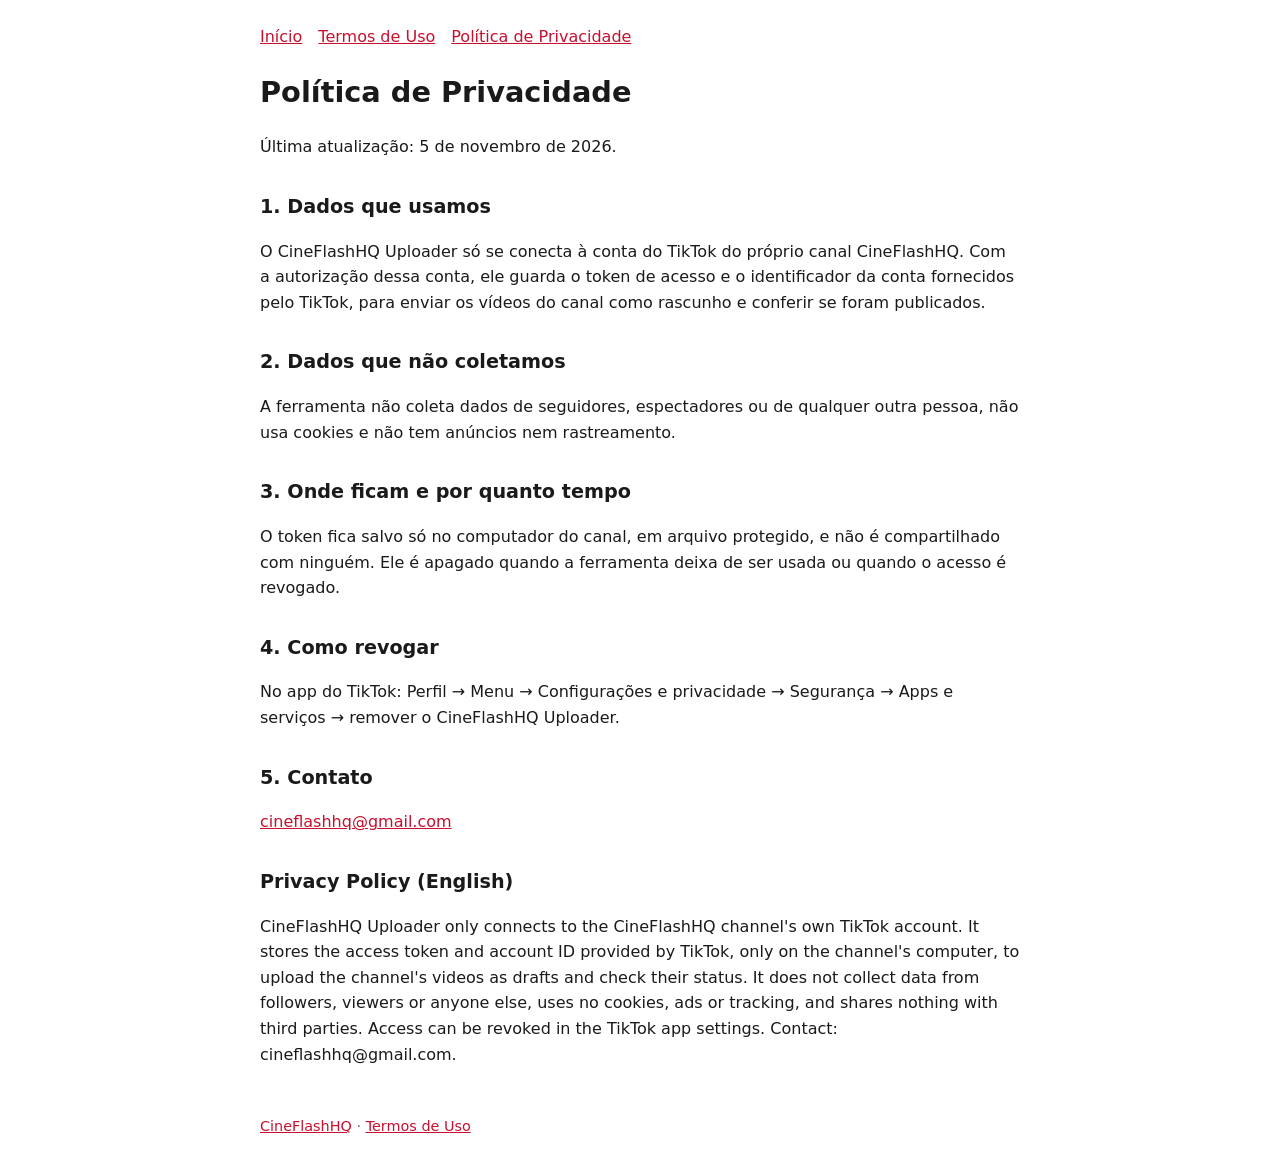
==== privacidade.html @ 4e874712 "Páginas do CineFlashHQ: início, termos e privacidade Co-Authored-By: Claude Opus 5.5 <noreply@anthro" ====
<!doctype html>
<html lang="pt-BR"><head><meta charset="utf-8"><meta name="viewport" content="width=device-width,initial-scale=1">
<title>Política de Privacidade · CineFlashHQ</title><link rel="stylesheet" href="estilo.css"></head><body>
<nav><a href="index.html">Início</a><a href="termos.html">Termos de Uso</a><a href="privacidade.html">Política de Privacidade</a></nav>
<h1>Política de Privacidade</h1>
<p>Última atualização: 5 de novembro de 2026.</p>
<h2>1. Dados que usamos</h2>
<p>O CineFlashHQ Uploader só se conecta à conta do TikTok do próprio canal CineFlashHQ. Com a autorização dessa
conta, ele guarda o token de acesso e o identificador da conta fornecidos pelo TikTok, para enviar os vídeos do canal
como rascunho e conferir se foram publicados.</p>
<h2>2. Dados que não coletamos</h2>
<p>A ferramenta não coleta dados de seguidores, espectadores ou de qualquer outra pessoa, não usa cookies e não tem
anúncios nem rastreamento.</p>
<h2>3. Onde ficam e por quanto tempo</h2>
<p>O token fica salvo só no computador do canal, em arquivo protegido, e não é compartilhado com ninguém. Ele é
apagado quando a ferramenta deixa de ser usada ou quando o acesso é revogado.</p>
<h2>4. Como revogar</h2>
<p>No app do TikTok: Perfil → Menu → Configurações e privacidade → Segurança → Apps e serviços → remover o
CineFlashHQ Uploader.</p>
<h2>5. Contato</h2>
<p><a href="mailto:cineflashhq@gmail.com">cineflashhq@gmail.com</a></p>
<h2 lang="en">Privacy Policy (English)</h2>
<p lang="en">CineFlashHQ Uploader only connects to the CineFlashHQ channel's own TikTok account. It stores the access
token and account ID provided by TikTok, only on the channel's computer, to upload the channel's videos as drafts and
check their status. It does not collect data from followers, viewers or anyone else, uses no cookies, ads or
tracking, and shares nothing with third parties. Access can be revoked in the TikTok app settings. Contact:
cineflashhq@gmail.com.</p>
<footer><a href="index.html">CineFlashHQ</a> · <a href="termos.html">Termos de Uso</a></footer>
</body></html>
---- estilo.css ----
body{font-family:system-ui,-apple-system,Segoe UI,Roboto,sans-serif;max-width:760px;margin:0 auto;padding:24px 16px;line-height:1.6;color:#1a1a1a;background:#fff}
h1{font-size:1.8rem}h2{font-size:1.2rem;margin-top:2rem}a{color:#c8102e}footer{margin-top:3rem;font-size:.9rem;color:#666}
nav a{margin-right:1rem}
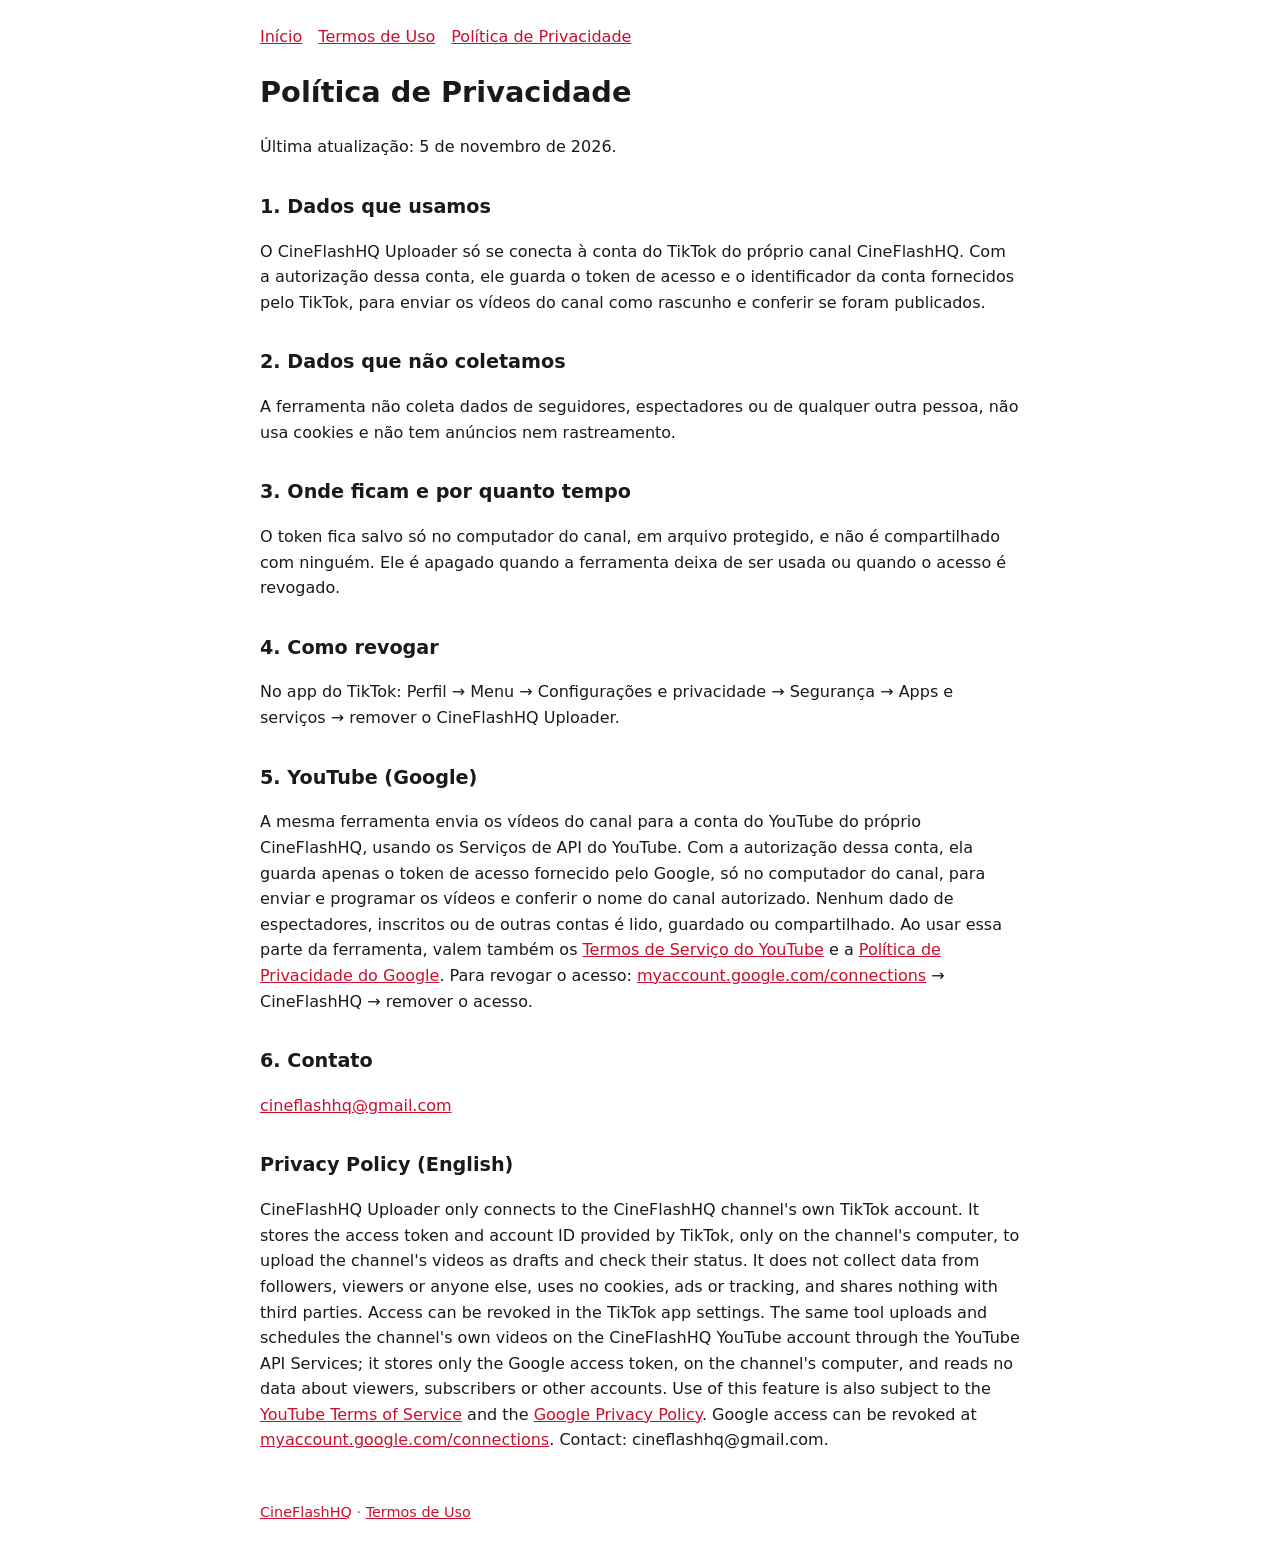
==== commit 06fbde74: "Privacidade: seção do YouTube (Google) Co-Authored-By: Claude Opus 5.5 <noreply@anthropic.com>" ====
--- a/privacidade.html
+++ b/privacidade.html
@@ -17,13 +17,27 @@
 <h2>4. Como revogar</h2>
 <p>No app do TikTok: Perfil → Menu → Configurações e privacidade → Segurança → Apps e serviços → remover o
 CineFlashHQ Uploader.</p>
-<h2>5. Contato</h2>
+<h2>5. YouTube (Google)</h2>
+<p>A mesma ferramenta envia os vídeos do canal para a conta do YouTube do próprio CineFlashHQ, usando os Serviços de
+API do YouTube. Com a autorização dessa conta, ela guarda apenas o token de acesso fornecido pelo Google, só no
+computador do canal, para enviar e programar os vídeos e conferir o nome do canal autorizado. Nenhum dado de
+espectadores, inscritos ou de outras contas é lido, guardado ou compartilhado. Ao usar essa parte da ferramenta,
+valem também os <a href="https://www.youtube.com/t/terms">Termos de Serviço do YouTube</a> e a
+<a href="https://policies.google.com/privacy">Política de Privacidade do Google</a>. Para revogar o acesso:
+<a href="https://myaccount.google.com/connections">myaccount.google.com/connections</a> → CineFlashHQ → remover o
+acesso.</p>
+<h2>6. Contato</h2>
 <p><a href="mailto:cineflashhq@gmail.com">cineflashhq@gmail.com</a></p>
 <h2 lang="en">Privacy Policy (English)</h2>
 <p lang="en">CineFlashHQ Uploader only connects to the CineFlashHQ channel's own TikTok account. It stores the access
 token and account ID provided by TikTok, only on the channel's computer, to upload the channel's videos as drafts and
 check their status. It does not collect data from followers, viewers or anyone else, uses no cookies, ads or
-tracking, and shares nothing with third parties. Access can be revoked in the TikTok app settings. Contact:
+tracking, and shares nothing with third parties. Access can be revoked in the TikTok app settings. The same tool uploads and schedules the channel's own videos on the CineFlashHQ YouTube account through the YouTube
+API Services; it stores only the Google access token, on the channel's computer, and reads no data about viewers,
+subscribers or other accounts. Use of this feature is also subject to the
+<a href="https://www.youtube.com/t/terms">YouTube Terms of Service</a> and the
+<a href="https://policies.google.com/privacy">Google Privacy Policy</a>. Google access can be revoked at
+<a href="https://myaccount.google.com/connections">myaccount.google.com/connections</a>. Contact:
 cineflashhq@gmail.com.</p>
 <footer><a href="index.html">CineFlashHQ</a> · <a href="termos.html">Termos de Uso</a></footer>
 </body></html>
